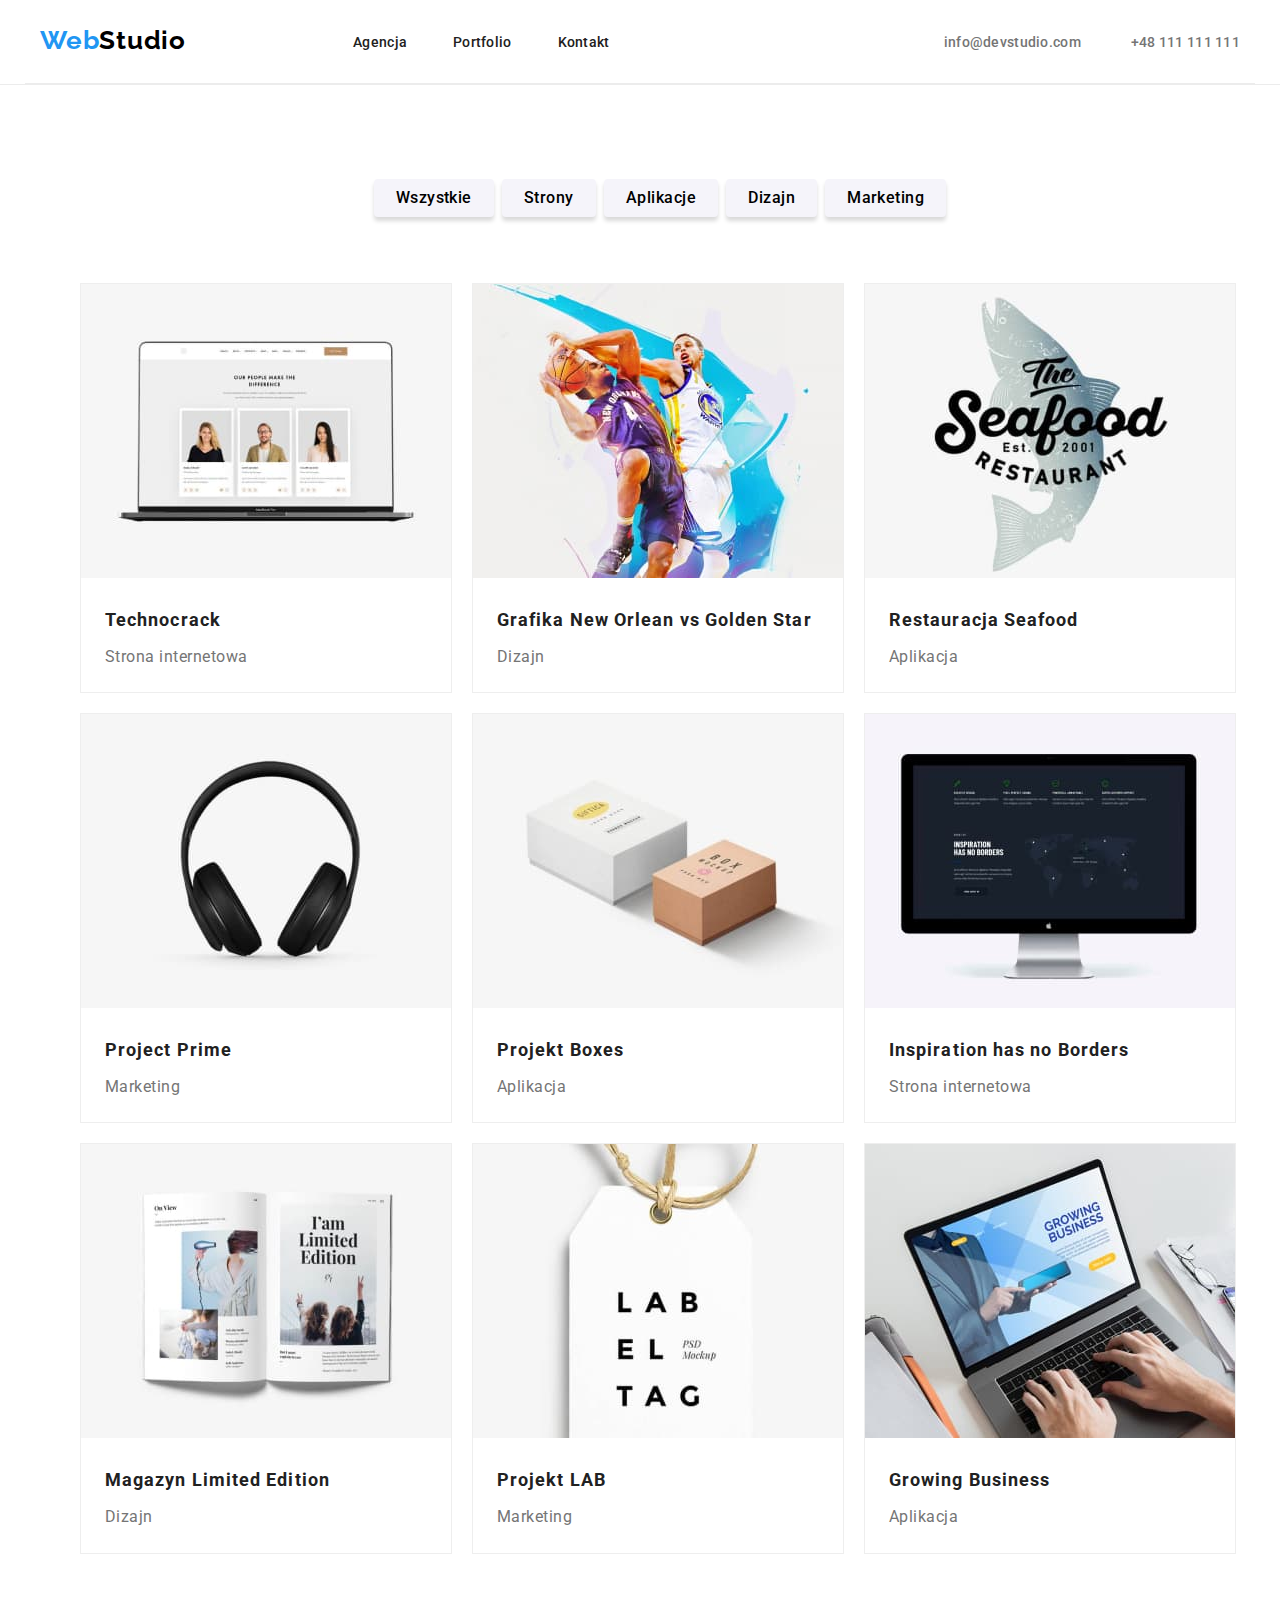
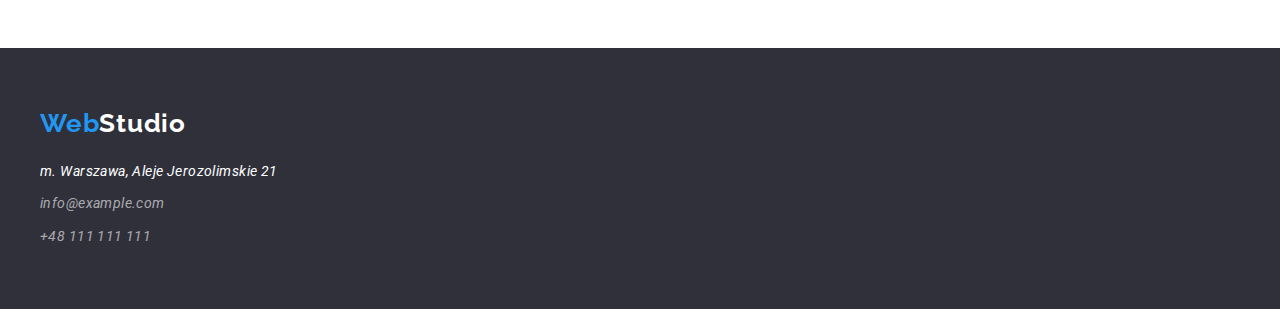
==== portfolio.html @ be3bd03f "copy repo and add new files" ====
<!DOCTYPE html>
<html lang="pl">
  <head>
    <meta charset="UTF-8" />
    <meta http-equiv="X-UA-Compatible" content="IE=edge" />
    <meta name="viewport" content="width=device-width, initial-scale=1.0" />
    <title>PORTFOLIO</title>
    <link rel="preconnect" href="https://fonts.googleapis.com" />
    <link rel="preconnect" href="https://fonts.gstatic.com" crossorigin />
    <link
      href="https://fonts.googleapis.com/css2?family=Raleway:wght@700&family=Roboto:wght@400;500;700;900&display=swap"
      rel="stylesheet"
    />
    <link rel="stylesheet" href="./css/styles.css" />
  </head>
  <body>
    <header class="header-border">
      <div class="container nav-list">
        <nav class="nav-list-logo">
          <a href="./index.html" class="link-nav"
            ><span class="logo-web">Web</span
            ><span class="logo-studio-header">Studio</span></a
          >
        </nav>
        <ul class="nav-list-menu">
          <li>
            <a class="link-nav" href="./index.html">Agencja</a>
          </li>
          <li><a class="link-nav" href="./portfolio.html">Portfolio</a></li>
          <li><a class="link-nav" href="#">Kontakt</a></li>
        </ul>
        <ul class="nav-list-contact">
          <li>
            <a class="contact-header" href="mailto:info@devstudio.com"
              >info@devstudio.com</a
            >
          </li>
          <li>
            <a class="contact-header" href="tel:48111111111">+48 111 111 111</a>
          </li>
        </ul>
      </div>
    </header>
    <main>
      <!--Menu-->
      <div clas="container ">
        <ul class="menu-portfolio-list">
          <li>
            <button class="button-nav" type="button">Wszystkie</button>
          </li>
          <li>
            <button class="button-nav" type="button">Strony</button>
          </li>
          <li>
            <button class="button-nav" type="button">Aplikacje</button>
          </li>
          <li>
            <button class="button-nav" type="button">Dizajn</button>
          </li>
          <li>
            <button class="button-nav" type="button">Marketing</button>
          </li>
        </ul>
      </div>
      <!--Projekty-->
      <section>
        <div class="container">
          <ul class="card-portfolio">
            <li class="card-portfolio-style">
              <img
                src="./images/portfolio/Technocrack.jpg"
                alt="Strona internetowa pokazana w ekranie laptopa"
                width="370"
                height="294"
              />
              <p class="projects-title">Technocrack</p>
              <p class="projects-type">Strona internetowa</p>
            </li>
            <li class="card-portfolio-style">
              <img
                src="./images/portfolio/grafikaneworlean.jpg"
                alt="Dwóch mężczyzn grających w koszykówkę"
                width="370"
                height="294"
              />
              <p class="projects-title">Grafika New Orlean vs Golden Star</p>
              <p class="projects-type">Dizajn</p>
            </li>
            <li class="card-portfolio-style">
              <img
                src="./images/portfolio/seafood.jpg"
                alt="Logo aplikacji dla restauracji Seafood"
                width="370"
                height="294"
              />
              <p class="projects-title">Restauracja Seafood</p>
              <p class="projects-type">Aplikacja</p>
            </li>
            <li class="card-portfolio-style">
              <img
                src="./images/portfolio/prime.jpg"
                alt="Czarne słuchawki nauszne"
                width="370"
                height="294"
              />
              <p class="projects-title">Project Prime</p>
              <p class="projects-type">Marketing</p>
            </li>
            <li class="card-portfolio-style">
              <img
                src="./images/portfolio/box.jpg"
                alt="Dwa pudełka ułożone prostopadle do siebie"
                width="370"
                height="294"
              />
              <p class="projects-title">Projekt Boxes</p>
              <p class="projects-type">Aplikacja</p>
            </li>
            <li class="card-portfolio-style">
              <img
                src="./images/portfolio/inspirationhasnoborders.jpg"
                alt="Strona internetowa pokazana w ekranie komputera"
                width="370"
                height="294"
              />
              <p class="projects-title">Inspiration has no Borders</p>
              <p class="projects-type">Strona internetowa</p>
            </li>
            <li class="card-portfolio-style">
              <img
                src="./images/portfolio/magazinelimitededition.jpg"
                alt="Magazn w wersji papierowej ze zdjęciami damskich włosów"
                width="370"
                height="294"
              />
              <p class="projects-title">Magazyn Limited Edition</p>
              <p class="projects-type">Dizajn</p>
            </li>
            <li class="card-portfolio-style">
              <img
                src="./images/portfolio/projectlab.jpg"
                alt="Biała metka z napisem Lab el tag"
                width="370"
                height="294"
              />
              <p class="projects-title">Projekt LAB</p>
              <p class="projects-type">Marketing</p>
            </li>
            <li class="card-portfolio-style">
              <img
                src="./images/portfolio/growingbusiness.jpg"
                alt="Strona główna aplikacji dla firmy Growing Business"
                width="370"
                height="294"
              />
              <p class="projects-title">Growing Business</p>
              <p class="projects-type">Aplikacja</p>
            </li>
          </ul>
        </div>
      </section>
    </main>
    <footer class="footer-box">
      <div class="container footer-list-box">
        <a href="./index.html" class="link-footer"
          ><span class="logo-web">Web</span
          ><span class="logo-studio-footer">Studio</span></a
        >
        <address>
          <ul class="footer-list">
            <li class="address-footer-style">
              <a
                class="link-footer"
                href="https://goo.gl/maps/kKp96PenNTTpiVe27"
                >m. Warszawa, Aleje Jerozolimskie 21</a
              >
            </li>
            <li class="mail-footer-style">
              <a class="contact-footer" href="mailto:info@example.com"
                >info@example.com</a
              >
            </li>
            <li>
              <a class="contact-footer" href="tel:48111111111"
                >+48 111 111 111</a
              >
            </li>
          </ul>
        </address>
      </div>
    </footer>
  </body>
</html>
---- css/styles.css ----
body {
  font-family: "Roboto";
  font-style: normal;
  color: #212121;
  margin: 0 auto;
}
:root {
  --brand-color: #2196f3;
  --font-color1: #212121;
  --font-color2: #ffffff;
}
.logo-web {
  color: var(--brand-color);
  font-family: "Raleway";
  font-weight: 700;
  font-size: 26px;
  line-height: 1.2;
  letter-spacing: 0.03em;
}
.logo-studio-header {
  color: #000000;
  font-family: "Raleway";
  font-weight: 700;
  font-size: 26px;
  line-height: 1.2;
  letter-spacing: 0.03em;
}
.logo-studio-footer {
  color: var(--font-color2);
  font-family: "Raleway";
  font-weight: 700;
  font-size: 26px;
  line-height: 1.2;
  letter-spacing: 0.03em;
}

.link-nav {
  color: var(--font-color1);
  font-weight: 500;
  font-size: 14px;
  line-height: 1.1;
  letter-spacing: 0.02em;
  text-decoration: none;
}
.link-nav:hover,
.link-nav:focus {
  color: var(--brand-color);
}
.contact-header {
  color: #757575;
  font-weight: 500;
  font-size: 14px;
  line-height: 1.1;
  letter-spacing: 0.02em;
  text-decoration: none;
}
.contact-header:hover,
.contact-header:focus {
  color: var(--brand-color);
}
.contact-footer {
  color: #ffffff99;
  font-weight: 400;
  font-size: 14px;
  line-height: 1.7;
  letter-spacing: 0.03em;
  text-decoration: none;
}
.contact-footer:hover,
.contact-footer:focus {
  color: var(--brand-color);
}
.button-main {
  background-color: #f5f4fa;
  border: none;
  border-radius: 4px;
  box-shadow: 0px 4px 4 px rgba(0, 0, 0, 0.15);
  cursor: pointer;
  font-weight: 700;
  font-size: 16px;
  line-height: 1.9;
  text-align: center;
  letter-spacing: 0.06em;
  padding: 10px 41px 10px 42px;
}
.button-main:hover,
.button-main:focus {
  background-color: var(--brand-color);
  color: var(--font-color2);
}
.button-nav {
  font-family: "Roboto";
  background-color: #f5f4fa;
  border: none;
  border-radius: 4px;
  box-shadow: 0px 4px 4px rgba(0, 0, 0, 0.15);
  cursor: pointer;
  font-weight: 500;
  font-size: 16px;
  line-height: 1.6;
  text-align: center;
  letter-spacing: 0.03em;
  padding: 6px 22px 6px 22px;
}
.button-nav:hover,
.button-nav:focus {
  background-color: var(--brand-color);
  color: var(--font-color2);
}
.main-header {
  background-color: #2f303a;
  color: var(--font-color2);
  font-weight: 900;
  font-size: 44px;
  line-height: 1.4;
  text-align: center;
  letter-spacing: 0.06em;
  text-transform: uppercase;
  max-width: 696px;
  margin-top: 0;
  margin-bottom: 30px;
}

.description {
  color: #757575;
  font-weight: 400;
  font-size: 14px;
  line-height: 1.7;
  letter-spacing: 0.03em;
  margin: 0;
}
.activity-header {
  font-weight: 700;
  font-size: 36px;
  line-height: 1.2;
  text-align: center;
  letter-spacing: 0.03em;
  margin: 0;
}
.team-header {
  font-weight: 700;
  font-size: 36px;
  line-height: 1.2;
  text-align: center;
  letter-spacing: 0.03em;
  margin: 0;
  padding-top: 94px;
  padding-bottom: 50px;
}
.third-header {
  font-weight: 700;
  font-size: 14px;
  line-height: 1.1;
  letter-spacing: 0.03em;
  text-transform: uppercase;
  margin: 0;
}
.team-names {
  font-weight: 500;
  font-size: 16px;
  line-height: 1.2;
  letter-spacing: 0.03em;
  padding: 30px 99px 10px 99px;
  margin: 0;
}
.job-title-1 {
  color: #757575;
  font-weight: 400;
  font-size: 16px;
  line-height: 1.2;
  letter-spacing: 0.03em;
  padding: 0px 70px 0px 70px;
  text-align: center;
  white-space: nowrap;
  margin: 0;
}

.job-title-2 {
  color: #757575;
  font-weight: 400;
  font-size: 16px;
  line-height: 1.2;
  letter-spacing: 0.03em;
  padding: 0px 61px 30px 62px;
  text-align: center;
  white-space: nowrap;
  margin: 0;
}

.job-title-3 {
  color: #757575;
  font-weight: 400;
  font-size: 16px;
  line-height: 1.2;
  letter-spacing: 0.03em;
  padding: 0px 97px 30px 97px;
  text-align: center;
  white-space: nowrap;
  margin: 0;
}

.job-title-4 {
  color: #757575;
  font-weight: 400;
  font-size: 16px;
  line-height: 1.2;
  letter-spacing: 0.03em;
  padding: 0px 91px 30px 92px;
  text-align: center;
  white-space: nowrap;
  margin: 0;
}

.projects-title {
  font-weight: 700;
  font-size: 18px;
  line-height: 2;
  letter-spacing: 0.06em;
  padding: 20px 24px 4px 24px;
  margin: 0;
}

.projects-type {
  color: #757575;
  font-weight: 400;
  font-size: 16px;
  line-height: 1.9;
  letter-spacing: 0.03em;
  padding: 0px 24px 20px 24px;
  margin: 0;
}
.footer-box {
  background: #2f303a;
}
.link-footer {
  color: var(--font-color2);
  font-weight: 400;
  font-size: 14px;
  line-height: 1.7;
  letter-spacing: 0.03em;
  text-decoration: none;
}

.link-footer:hover,
.link-footer:focus {
  color: var(--brand-color);
}
.container {
  max-width: 1200px;
  margin: 0 auto;
  padding: 0px 15px;
}
.nav-list {
  display: flex;
  border-bottom: 1px solid #ececec;
  justify-content: space-between;
}
.nav-list-logo {
  display: flex;
  align-items: center;
  margin: 0;
  padding-top: 24px;
  padding-bottom: 25px;
  flex-grow: 1;
}
.nav-list-menu {
  display: flex;
  list-style-type: none;
  align-items: center;
  column-gap: 46px;
  padding-left: 0;
  padding-top: 32px;
  padding-bottom: 32px;
  margin: 0;
  flex-grow: 2;
}
.nav-list-contact {
  display: flex;
  list-style-type: none;
  align-items: center;
  column-gap: 50px;
  padding-left: 0;
  padding-top: 32px;
  padding-bottom: 32px;
  margin: 0;
}

.main-header-box {
  display: flex;
  flex-direction: column;
  background-color: #2f303a;
  align-items: center;
  justify-content: center;
  gap: 30px;
  padding-top: 200px;
  padding-bottom: 200px;
}
.main-header-box-inside {
  display: flex;
  flex-direction: column;
  align-items: center;
}
.adventages-color-box {
  background-color: #e5e5e5;
}
.advantages-box {
  display: flex;
  column-gap: 30px;
  margin: 0 auto;
}
.advantages-box-inside {
  display: flex;
  flex-wrap: wrap;
  list-style: none;
  margin-top: 94px;
  row-gap: 10px;
}
.activity-header-box {
  justify-content: center;
  margin-top: 94px;
}
.card-activity {
  display: flex;
  flex-wrap: nowrap;
  column-gap: 30px;
  padding: 0;
  justify-content: space-between;
  margin: 0;
  padding-top: 50px;
  padding-bottom: 94px;
}
.images-activity-style {
  flex-basis: calc((100%-60px) / 3);
  list-style: none;
}
.team-box {
  background-color: #f5f4fa;
}
.card-team {
  display: flex;
  flex-wrap: nowrap;
  column-gap: 30px;
  margin: 0;
}
.card-team-style {
  flex-basis: calc((100%-90px) / 4);
  list-style: none;
  background-color: var(--font-color2);
  box-shadow: 0px 1px 3px rgba(0, 0, 0, 0.12), 0px 1px 1px rgba(0, 0, 0, 0.14),
    0px 2px 1px rgba(0, 0, 0, 0.2);
  border-radius: 0px 0px 4px 4px;
  margin-bottom: 94px;
}
.footer-list {
  list-style-type: none;
  padding-top: 20px;
  padding-left: 0px;
  margin: 0;
}
.footer-list-box {
  padding-top: 60px;
  padding-bottom: 60px;
}

.address-footer-style {
  padding-bottom: 9px;
}
.mail-footer-style {
  padding-bottom: 9px;
}
.menu-portfolio-list {
  display: flex;
  list-style: none;
  justify-content: center;
  column-gap: 8px;
  padding-top: 94px;
  padding-bottom: 50px;
  margin: 0;
}
.header-border {
  border-bottom: 1px solid #ececec;
  padding-top: 0px;
}
.card-portfolio {
  display: flex;
  flex-wrap: wrap;
  column-gap: 20px;
  row-gap: 20px;
  flex-basis: calc((100% - 40px) / 3);
  margin-bottom: 94px;
}
.card-portfolio-style {
  list-style-type: none;
  border: 1px solid #eeeeee;
}
.portfolio-box {
  background-color: #ffffff;
}
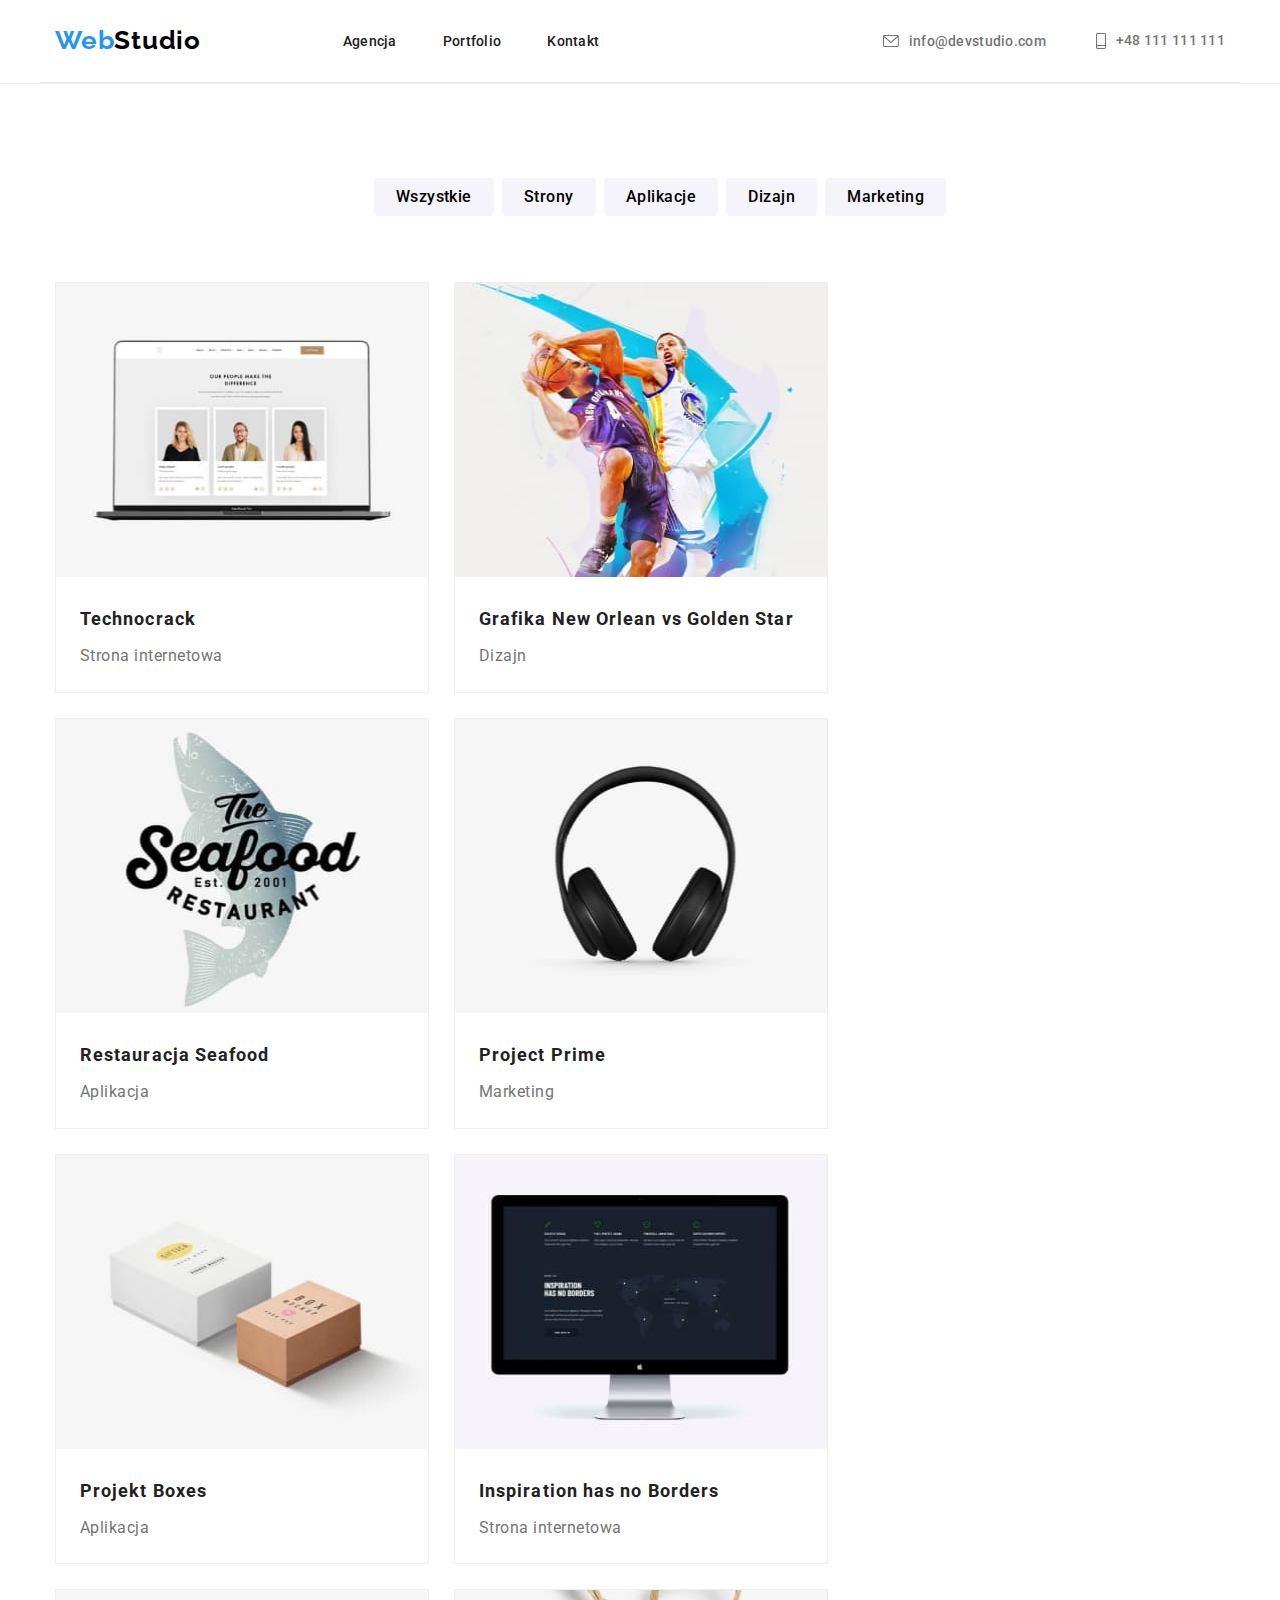
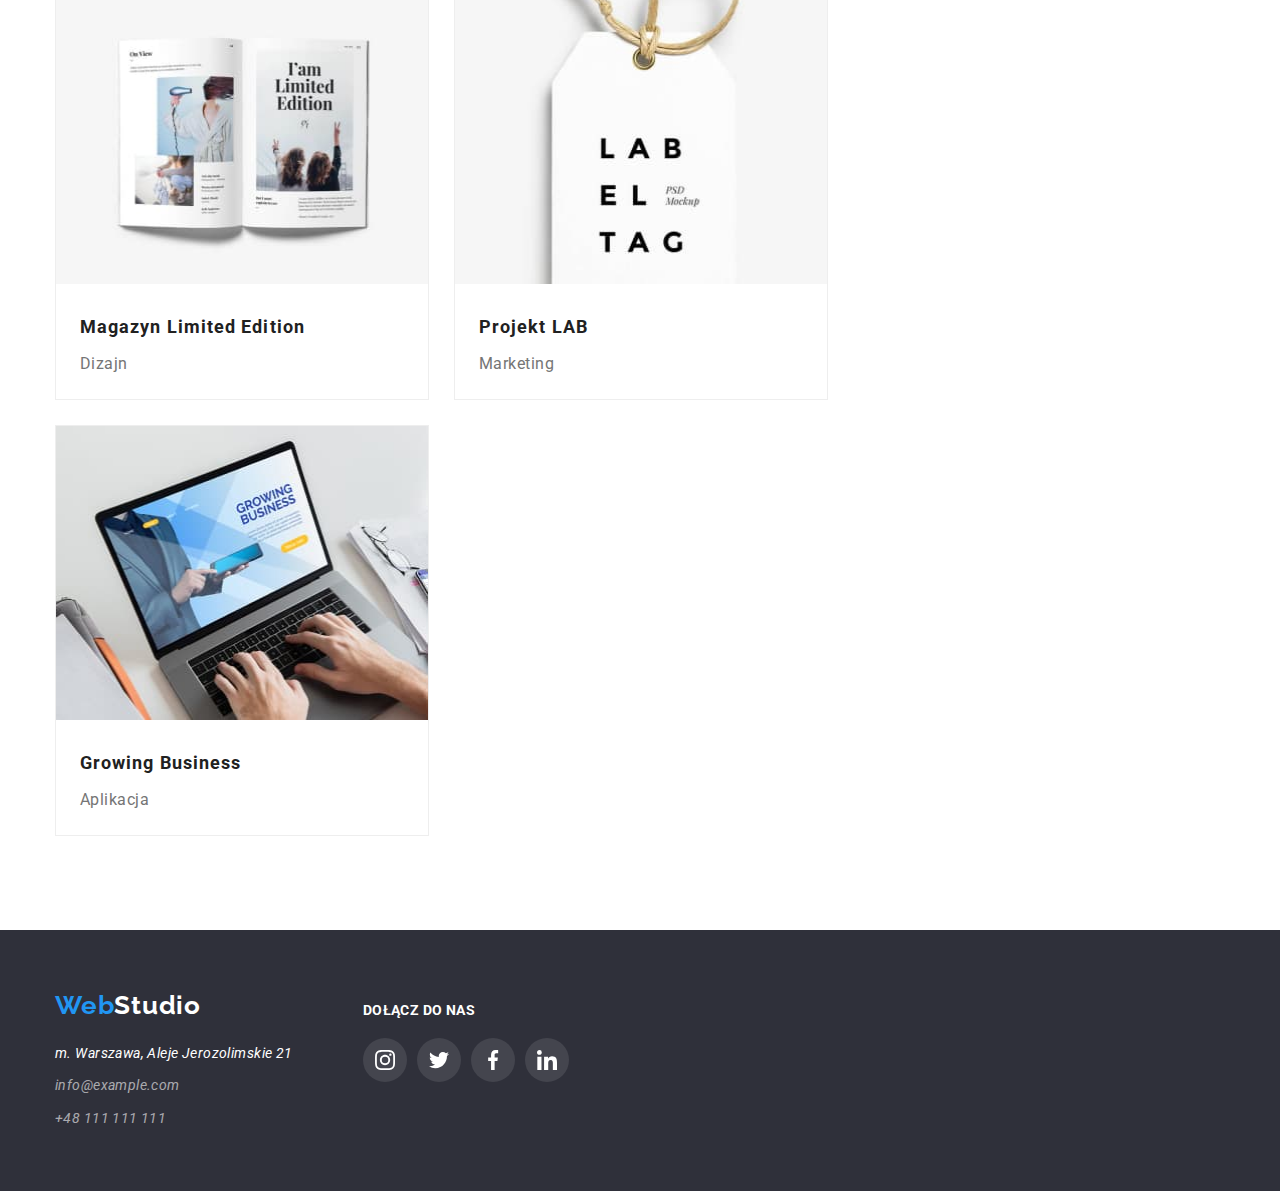
==== commit 68777b16: "homework 4" ====
--- a/portfolio.html
+++ b/portfolio.html
@@ -11,7 +11,10 @@
       href="https://fonts.googleapis.com/css2?family=Raleway:wght@700&family=Roboto:wght@400;500;700;900&display=swap"
       rel="stylesheet"
     />
+    <link rel="stylesheet" href="./css/modern-normalize.min.css" />
+
     <link rel="stylesheet" href="./css/styles.css" />
+
   </head>
   <body>
     <header class="header-border">
@@ -31,17 +34,16 @@
         </ul>
         <ul class="nav-list-contact">
           <li>
-            <a class="contact-header" href="mailto:info@devstudio.com"
-              >info@devstudio.com</a
-            >
-          </li>
-          <li>
-            <a class="contact-header" href="tel:48111111111">+48 111 111 111</a>
+            <a  href="mailto:info@devstudio.com" class="mail-header" > <svg width="16" height="12">
+              <use href="./images/icons.svg#icon-envelope"></use></svg>
+            info@devstudio.com </a>
+          </li>
+          <li>
+            <a href="tel:48111111111" class="tel-header"> <svg width="10" height="16"> <use href="./images/icons.svg#icon-smartphone"></use></svg>+48 111 111 111 </a>
           </li>
         </ul>
       </div>
     </header>
-    <main>
       <!--Menu-->
       <div clas="container ">
         <ul class="menu-portfolio-list">
@@ -70,7 +72,7 @@
               <img
                 src="./images/portfolio/Technocrack.jpg"
                 alt="Strona internetowa pokazana w ekranie laptopa"
-                width="370"
+                width="372"
                 height="294"
               />
               <p class="projects-title">Technocrack</p>
@@ -80,7 +82,7 @@
               <img
                 src="./images/portfolio/grafikaneworlean.jpg"
                 alt="Dwóch mężczyzn grających w koszykówkę"
-                width="370"
+                width="372"
                 height="294"
               />
               <p class="projects-title">Grafika New Orlean vs Golden Star</p>
@@ -90,7 +92,7 @@
               <img
                 src="./images/portfolio/seafood.jpg"
                 alt="Logo aplikacji dla restauracji Seafood"
-                width="370"
+                width="372"
                 height="294"
               />
               <p class="projects-title">Restauracja Seafood</p>
@@ -100,7 +102,7 @@
               <img
                 src="./images/portfolio/prime.jpg"
                 alt="Czarne słuchawki nauszne"
-                width="370"
+                width="372"
                 height="294"
               />
               <p class="projects-title">Project Prime</p>
@@ -110,7 +112,7 @@
               <img
                 src="./images/portfolio/box.jpg"
                 alt="Dwa pudełka ułożone prostopadle do siebie"
-                width="370"
+                width="372"
                 height="294"
               />
               <p class="projects-title">Projekt Boxes</p>
@@ -120,7 +122,7 @@
               <img
                 src="./images/portfolio/inspirationhasnoborders.jpg"
                 alt="Strona internetowa pokazana w ekranie komputera"
-                width="370"
+                width="372"
                 height="294"
               />
               <p class="projects-title">Inspiration has no Borders</p>
@@ -130,7 +132,7 @@
               <img
                 src="./images/portfolio/magazinelimitededition.jpg"
                 alt="Magazn w wersji papierowej ze zdjęciami damskich włosów"
-                width="370"
+                width="372"
                 height="294"
               />
               <p class="projects-title">Magazyn Limited Edition</p>
@@ -140,7 +142,7 @@
               <img
                 src="./images/portfolio/projectlab.jpg"
                 alt="Biała metka z napisem Lab el tag"
-                width="370"
+                width="372"
                 height="294"
               />
               <p class="projects-title">Projekt LAB</p>
@@ -150,7 +152,7 @@
               <img
                 src="./images/portfolio/growingbusiness.jpg"
                 alt="Strona główna aplikacji dla firmy Growing Business"
-                width="370"
+                width="372"
                 height="294"
               />
               <p class="projects-title">Growing Business</p>
@@ -162,6 +164,7 @@
     </main>
     <footer class="footer-box">
       <div class="container footer-list-box">
+        <div class="footer-contact-box">
         <a href="./index.html" class="link-footer"
           ><span class="logo-web">Web</span
           ><span class="logo-studio-footer">Studio</span></a
@@ -188,6 +191,31 @@
           </ul>
         </address>
       </div>
+      <div class="footer-icon-box">
+        <h3 class="social-header">Dołącz do nas</h3>
+        <div class="footer-icon-box-inside">
+          <a class="icon-instagram-style">
+        <svg width="20" height="20">
+          <use href="./images/icons.svg#icon-instagram"></use>
+        </svg>
+      </a>
+      <a class="icon-twitter-style">
+        <svg  width="20" height="20">
+          <use href="./images/icons.svg#icon-twitter"></use>
+        </svg>
+      </a>
+      <a class="icon-facebook-style">
+        <svg  width="20" height="20">
+          <use href="./images/icons.svg#icon-facebook"></use>
+        </svg>
+      </a>
+      <a class="icon-linkedin-style">
+        <svg  width="20" height="20">
+          <use href="./images/icons.svg#icon-linkedin"></use>
+        </svg>
+      </a>
+    </div>
+      </div>
     </footer>
   </body>
 </html>
--- a/css/styles.css
+++ b/css/styles.css
@@ -46,18 +46,7 @@
 .link-nav:focus {
   color: var(--brand-color);
 }
-.contact-header {
-  color: #757575;
-  font-weight: 500;
-  font-size: 14px;
-  line-height: 1.1;
-  letter-spacing: 0.02em;
-  text-decoration: none;
-}
-.contact-header:hover,
-.contact-header:focus {
-  color: var(--brand-color);
-}
+
 .contact-footer {
   color: #ffffff99;
   font-weight: 400;
@@ -93,7 +82,6 @@
   background-color: #f5f4fa;
   border: none;
   border-radius: 4px;
-  box-shadow: 0px 4px 4px rgba(0, 0, 0, 0.15);
   cursor: pointer;
   font-weight: 500;
   font-size: 16px;
@@ -106,9 +94,9 @@
 .button-nav:focus {
   background-color: var(--brand-color);
   color: var(--font-color2);
+  box-shadow: 0px 4px 4px rgba(0, 0, 0, 0.15);
 }
 .main-header {
-  background-color: #2f303a;
   color: var(--font-color2);
   font-weight: 900;
   font-size: 44px;
@@ -181,7 +169,7 @@
   font-size: 16px;
   line-height: 1.2;
   letter-spacing: 0.03em;
-  padding: 0px 61px 30px 62px;
+  padding: 0px 61px 0px 62px;
   text-align: center;
   white-space: nowrap;
   margin: 0;
@@ -193,7 +181,7 @@
   font-size: 16px;
   line-height: 1.2;
   letter-spacing: 0.03em;
-  padding: 0px 97px 30px 97px;
+  padding: 0px 97px 0px 97px;
   text-align: center;
   white-space: nowrap;
   margin: 0;
@@ -205,7 +193,7 @@
   font-size: 16px;
   line-height: 1.2;
   letter-spacing: 0.03em;
-  padding: 0px 91px 30px 92px;
+  padding: 0px 91px 0px 92px;
   text-align: center;
   white-space: nowrap;
   margin: 0;
@@ -286,9 +274,11 @@
 }
 
 .main-header-box {
+  background-color: #2f303a;
+  background-image: linear-gradient(to bottom, #2f303a66, #2f303a66),
+    url("/images/mainimages.jpg");
   display: flex;
   flex-direction: column;
-  background-color: #2f303a;
   align-items: center;
   justify-content: center;
   gap: 30px;
@@ -358,8 +348,9 @@
   margin: 0;
 }
 .footer-list-box {
-  padding-top: 60px;
-  padding-bottom: 60px;
+  display: flex;
+  justify-content: flex-start;
+  column-gap: 70px;
 }
 
 .address-footer-style {
@@ -384,15 +375,205 @@
 .card-portfolio {
   display: flex;
   flex-wrap: wrap;
-  column-gap: 20px;
-  row-gap: 20px;
-  flex-basis: calc((100% - 40px) / 3);
+  column-gap: 25px;
+  row-gap: 25px;
   margin-bottom: 94px;
+  padding: 0px;
 }
 .card-portfolio-style {
   list-style-type: none;
   border: 1px solid #eeeeee;
+  flex-basis: calc((100% - 50px) / 3);
+  cursor: pointer;
+}
+.card-portfolio-style:hover,
+.card-portfolio-style:focus {
+  box-shadow: 0px 1px 1px rgba(0, 0, 0, 0.12), 0px 4px 4px rgba(0, 0, 0, 0.06),
+    1px 4px 6px rgba(0, 0, 0, 0.16);
 }
 .portfolio-box {
   background-color: #ffffff;
 }
+
+.icon-adventages {
+  background-color: #f5f4fa;
+  margin-bottom: 30px;
+  border-radius: 4px;
+}
+.client-box {
+  background-color: #e5e5e5;
+}
+.client-header {
+  font-weight: 700;
+  font-size: 36px;
+  line-height: 1.2;
+  text-align: center;
+  letter-spacing: 0.03em;
+  margin: 0;
+  padding-top: 94px;
+  padding-bottom: 50px;
+}
+.client-icon-box {
+  border-radius: 4px;
+  display: flex;
+  list-style-type: none;
+  column-gap: 30px;
+  margin: 0;
+  margin-bottom: 94px;
+  padding: 0;
+}
+.client-icon {
+  border: 1px solid #afb1b8;
+  border-radius: 4px;
+  fill: #afb1b8;
+  cursor: pointer;
+}
+.client-icon:hover,
+.client-icon:focus {
+  fill: var(--brand-color);
+  border: 1px solid var(--brand-color);
+}
+
+.social-icon {
+  fill: #afb1b8;
+  padding: 12px;
+  display: flex;
+  width: 44px;
+  height: 44px;
+}
+.social-icon:hover,
+.social-icon:focus {
+  fill: var(--font-color2);
+  border-radius: 50%;
+  background-color: #2196f3;
+  cursor: pointer;
+}
+.social-icon-box {
+  margin: 20px 0;
+  display: flex;
+  justify-content: space-evenly;
+}
+
+.social-header {
+  text-transform: uppercase;
+  color: var(--font-color2);
+  font-weight: 700;
+  font-size: 14px;
+  line-height: 1.1x;
+  letter-spacing: 0.03em;
+  margin: 0;
+}
+.footer-contact-box {
+  padding-top: 60px;
+  padding-bottom: 60px;
+}
+.footer-icon-box {
+  padding-top: 72px;
+  display: inline-flexbox;
+}
+.footer-icon-box-inside {
+  display: flex;
+  column-gap: 10px;
+  padding-top: 20px;
+  padding-bottom: 100px;
+}
+.icon-instagram-style {
+  display: flex;
+  fill: var(--font-color2);
+  width: 44px;
+  height: 44px;
+  background-color: #ffffff1a;
+  border-radius: 50%;
+  padding: 12px;
+}
+.icon-instagram-style:hover,
+.icon-instagram-style:focus {
+  fill: var(--font-color2);
+  border-radius: 50%;
+  background-color: #2196f3;
+  cursor: pointer;
+}
+.icon-twitter-style {
+  display: flex;
+  fill: var(--font-color2);
+  width: 44px;
+  height: 44px;
+  background-color: #ffffff1a;
+  border-radius: 50%;
+  padding: 12px;
+}
+.icon-twitter-style:hover,
+.icon-twitter-style:focus {
+  fill: var(--font-color2);
+  border-radius: 50%;
+  background-color: #2196f3;
+  cursor: pointer;
+}
+.icon-facebook-style {
+  display: flex;
+  fill: var(--font-color2);
+  width: 44px;
+  height: 44px;
+  background-color: #ffffff1a;
+  border-radius: 50%;
+  padding: 12px;
+}
+.icon-facebook-style:hover,
+.icon-facebook-style:focus {
+  fill: var(--font-color2);
+  border-radius: 50%;
+  background-color: #2196f3;
+  cursor: pointer;
+}
+.icon-linkedin-style {
+  display: flex;
+  fill: var(--font-color2);
+  width: 44px;
+  height: 44px;
+  background-color: #ffffff1a;
+  border-radius: 50%;
+  padding: 12px;
+}
+.icon-linkedin-style:hover,
+.icon-linkedin-style:focus {
+  fill: var(--font-color2);
+  border-radius: 50%;
+  background-color: #2196f3;
+  cursor: pointer;
+}
+
+.mail-header {
+  color: #757575;
+  fill: #757575;
+  font-weight: 500;
+  font-size: 14px;
+  line-height: 1.1;
+  letter-spacing: 0.02em;
+  text-decoration: none;
+  display: flex;
+  column-gap: 10px;
+  align-items: center;
+}
+
+.mail-header:hover,
+.mail-header:focus {
+  fill: var(--brand-color);
+  color: var(--brand-color);
+}
+.tel-header {
+  color: #757575;
+  fill: #757575;
+  font-weight: 500;
+  font-size: 14px;
+  line-height: 1.1;
+  letter-spacing: 0.02em;
+  text-decoration: none;
+  display: flex;
+  column-gap: 10px;
+  align-items: center;
+}
+.tel-header:hover,
+.tel-header:focus {
+  fill: var(--brand-color);
+  color: var(--brand-color);
+}
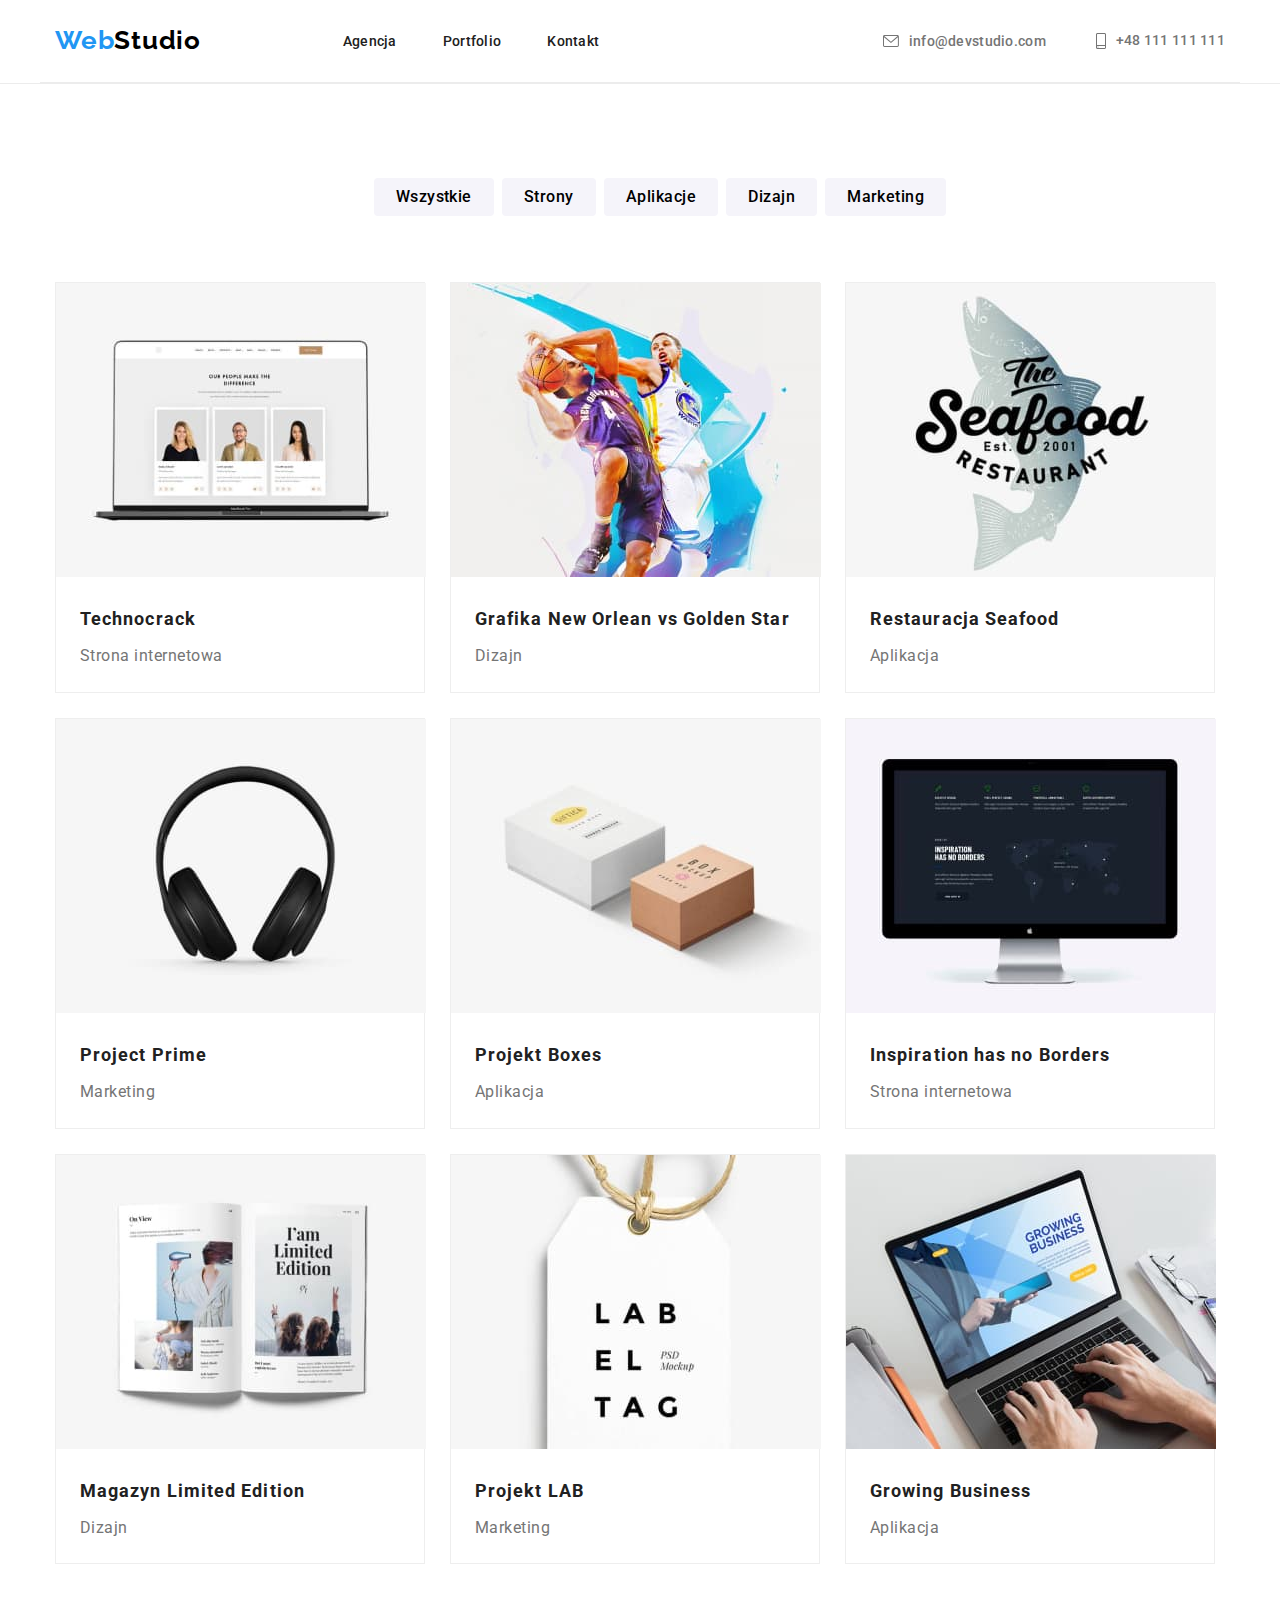
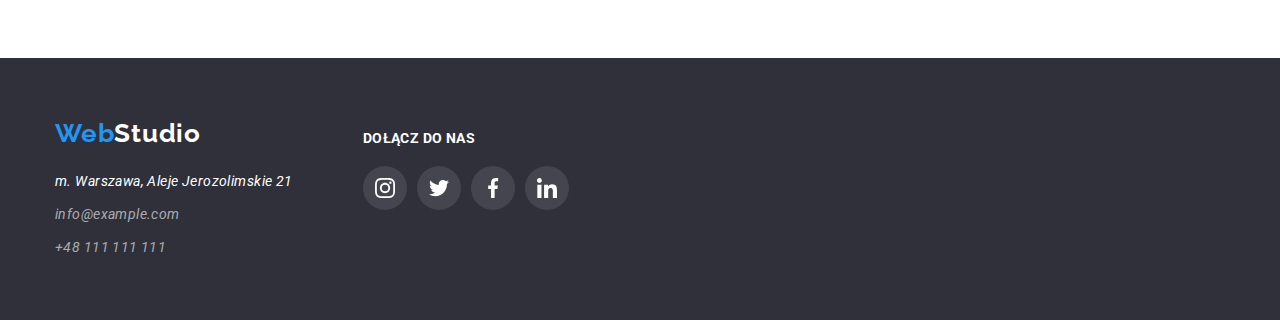
==== commit e34de283: "Improving homework" ====
--- a/portfolio.html
+++ b/portfolio.html
@@ -72,7 +72,7 @@
               <img
                 src="./images/portfolio/Technocrack.jpg"
                 alt="Strona internetowa pokazana w ekranie laptopa"
-                width="372"
+                width="370"
                 height="294"
               />
               <p class="projects-title">Technocrack</p>
@@ -82,7 +82,7 @@
               <img
                 src="./images/portfolio/grafikaneworlean.jpg"
                 alt="Dwóch mężczyzn grających w koszykówkę"
-                width="372"
+                width="370"
                 height="294"
               />
               <p class="projects-title">Grafika New Orlean vs Golden Star</p>
@@ -92,7 +92,7 @@
               <img
                 src="./images/portfolio/seafood.jpg"
                 alt="Logo aplikacji dla restauracji Seafood"
-                width="372"
+                width="370"
                 height="294"
               />
               <p class="projects-title">Restauracja Seafood</p>
@@ -102,7 +102,7 @@
               <img
                 src="./images/portfolio/prime.jpg"
                 alt="Czarne słuchawki nauszne"
-                width="372"
+                width="370"
                 height="294"
               />
               <p class="projects-title">Project Prime</p>
@@ -112,7 +112,7 @@
               <img
                 src="./images/portfolio/box.jpg"
                 alt="Dwa pudełka ułożone prostopadle do siebie"
-                width="372"
+                width="370"
                 height="294"
               />
               <p class="projects-title">Projekt Boxes</p>
@@ -122,7 +122,7 @@
               <img
                 src="./images/portfolio/inspirationhasnoborders.jpg"
                 alt="Strona internetowa pokazana w ekranie komputera"
-                width="372"
+                width="370"
                 height="294"
               />
               <p class="projects-title">Inspiration has no Borders</p>
@@ -132,7 +132,7 @@
               <img
                 src="./images/portfolio/magazinelimitededition.jpg"
                 alt="Magazn w wersji papierowej ze zdjęciami damskich włosów"
-                width="372"
+                width="370"
                 height="294"
               />
               <p class="projects-title">Magazyn Limited Edition</p>
@@ -142,7 +142,7 @@
               <img
                 src="./images/portfolio/projectlab.jpg"
                 alt="Biała metka z napisem Lab el tag"
-                width="372"
+                width="370"
                 height="294"
               />
               <p class="projects-title">Projekt LAB</p>
@@ -152,7 +152,7 @@
               <img
                 src="./images/portfolio/growingbusiness.jpg"
                 alt="Strona główna aplikacji dla firmy Growing Business"
-                width="372"
+                width="370"
                 height="294"
               />
               <p class="projects-title">Growing Business</p>
--- a/css/styles.css
+++ b/css/styles.css
@@ -142,6 +142,8 @@
   letter-spacing: 0.03em;
   text-transform: uppercase;
   margin: 0;
+  padding-top: 30px;
+  padding-bottom: 10px;
 }
 .team-names {
   font-weight: 500;
@@ -276,7 +278,7 @@
 .main-header-box {
   background-color: #2f303a;
   background-image: linear-gradient(to bottom, #2f303a66, #2f303a66),
-    url("/images/mainimages.jpg");
+    url("/images/main/mainimages.jpg");
   display: flex;
   flex-direction: column;
   align-items: center;
@@ -290,9 +292,6 @@
   flex-direction: column;
   align-items: center;
 }
-.adventages-color-box {
-  background-color: #e5e5e5;
-}
 .advantages-box {
   display: flex;
   column-gap: 30px;
@@ -331,6 +330,7 @@
   flex-wrap: nowrap;
   column-gap: 30px;
   margin: 0;
+  padding: 0;
 }
 .card-team-style {
   flex-basis: calc((100%-90px) / 4);
@@ -385,6 +385,7 @@
   border: 1px solid #eeeeee;
   flex-basis: calc((100% - 50px) / 3);
   cursor: pointer;
+  max-width: 370px;
 }
 .card-portfolio-style:hover,
 .card-portfolio-style:focus {
@@ -395,10 +396,16 @@
   background-color: #ffffff;
 }
 
-.icon-adventages {
+.advantages-icon-background {
+  width: 270px;
+  height: 120px;
   background-color: #f5f4fa;
-  margin-bottom: 30px;
-  border-radius: 4px;
+}
+.advantages-icon-style {
+  margin-top: 25px;
+  margin-right: 102px;
+  margin-bottom: 25px;
+  margin-left: 102px;
 }
 .client-box {
   background-color: #e5e5e5;
@@ -449,9 +456,9 @@
   cursor: pointer;
 }
 .social-icon-box {
-  margin: 20px 0;
-  display: flex;
-  justify-content: space-evenly;
+  margin: 20px 32px;
+  display: flex;
+  justify-content: space-between;
 }
 
 .social-header {
